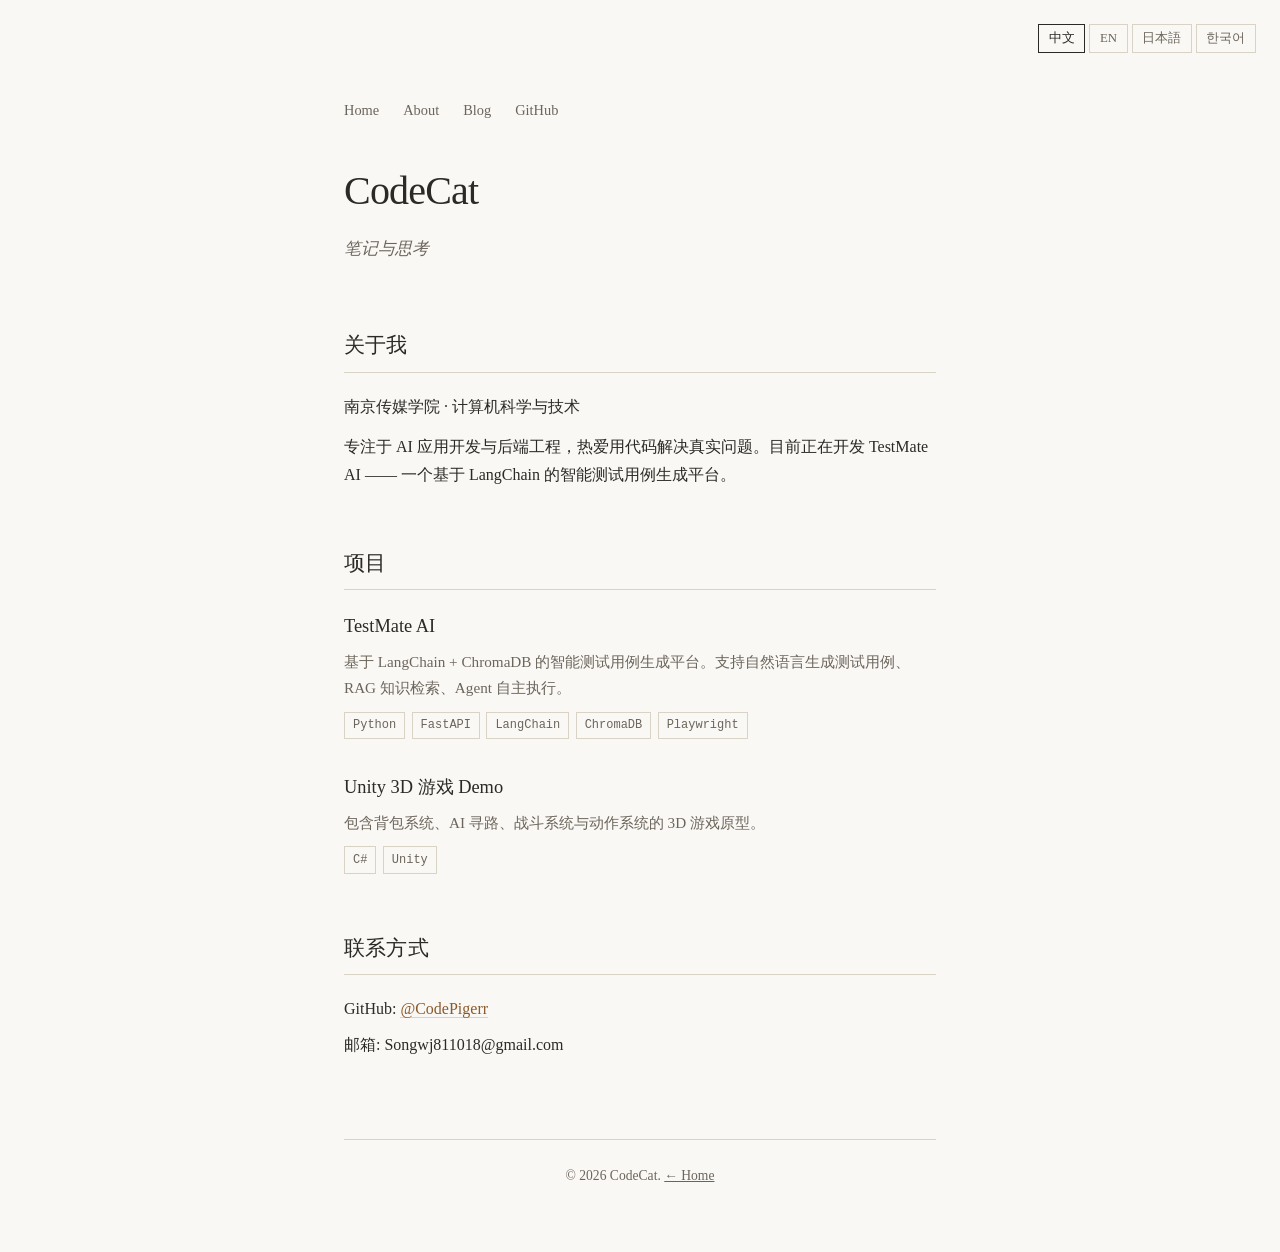
==== about.html @ 8461e52b "Split About page from Home, update blog title to match user edits" ====
<!DOCTYPE html>
<html lang="zh-CN">
<head>
    <meta charset="UTF-8">
    <meta name="viewport" content="width=device-width, initial-scale=1.0">
    <title>About — CodeCat</title>
    <link rel="stylesheet" href="styles.css">
</head>
<body>
    <nav class="lang-switch">
        <button data-lang="zh" class="active">中文</button>
        <button data-lang="en">EN</button>
        <button data-lang="jp">日本語</button>
        <button data-lang="kr">한국어</button>
    </nav>

    <main class="container">
        <header class="site-header">
            <nav class="nav-links">
                <a href="index.html">Home</a>
                <a href="about.html">About</a>
                <a href="blog.html">Blog</a>
                <a href="https://github.com/CodePigerr" target="_blank" rel="noopener">GitHub</a>
            </nav>
            <h1 class="name"><a href="index.html" style="color:inherit; text-decoration:none;">CodeCat</a></h1>
            <p class="tagline">笔记与思考</p>
        </header>

        <!-- About -->
        <section class="about">
            <h2 data-i18n="about_title">关于我</h2>
            <p>
                <span data-i18n="about_school">南京传媒学院</span>
                ·
                <span data-i18n="about_major">计算机科学与技术</span>
            </p>
            <p data-i18n="about_desc">
                专注于 AI 应用开发与后端工程，热爱用代码解决真实问题。
                目前正在开发 TestMate AI —— 一个基于 LangChain 的智能测试用例生成平台。
            </p>
        </section>

        <!-- Projects -->
        <section class="projects">
            <h2 data-i18n="projects_title">项目</h2>

            <article class="project">
                <h3>TestMate AI</h3>
                <p class="project-desc" data-i18n="testmate_desc">
                    基于 LangChain + ChromaDB 的智能测试用例生成平台。
                    支持自然语言生成测试用例、RAG 知识检索、Agent 自主执行。
                </p>
                <div class="tags">
                    <span>Python</span>
                    <span>FastAPI</span>
                    <span>LangChain</span>
                    <span>ChromaDB</span>
                    <span>Playwright</span>
                </div>
            </article>

            <article class="project">
                <h3 data-i18n="unity_title">Unity 3D 游戏 Demo</h3>
                <p class="project-desc" data-i18n="unity_desc">
                    包含背包系统、AI 寻路、战斗系统与动作系统的 3D 游戏原型。
                </p>
                <div class="tags">
                    <span>C#</span>
                    <span>Unity</span>
                </div>
            </article>
        </section>

        <!-- Contact -->
        <section class="contact">
            <h2 data-i18n="contact_title">联系方式</h2>
            <ul>
                <li>GitHub: <a href="https://github.com/CodePigerr" target="_blank" rel="noopener">@CodePigerr</a></li>
                <li data-i18n="contact_email">邮箱: Songwj811018@gmail.com</li>
            </ul>
        </section>

        <footer class="site-footer">
            <p>© 2026 CodeCat. <a href="index.html" style="color:var(--text-muted);">← Home</a></p>
        </footer>
    </main>

    <script src="script.js"></script>
</body>
</html>
---- styles.css ----
/* Reset & Base */
* {
    margin: 0;
    padding: 0;
    box-sizing: border-box;
}

:root {
    /* Paper color palette — no gradients, no glass */
    --bg: #faf8f5;          /* warm paper */
    --bg-alt: #f3efe7;      /* slightly darker paper */
    --text: #2c2a26;        /* dark charcoal */
    --text-muted: #6b655b;  /* muted brown-gray */
    --accent: #8b5a2b;      /* warm brown for links */
    --border: #d9d3c5;      /* subtle border */
}

html {
    font-size: 16px;
}

body {
    font-family: Georgia, 'Noto Serif SC', 'Songti SC', 'SimSun', serif;
    background-color: var(--bg);
    color: var(--text);
    line-height: 1.75;
    -webkit-font-smoothing: antialiased;
}

/* Language Switcher */
.lang-switch {
    position: fixed;
    top: 1.5rem;
    right: 1.5rem;
    display: flex;
    gap: 0.25rem;
    z-index: 100;
}

.lang-switch button {
    font-family: Georgia, serif;
    font-size: 0.8rem;
    padding: 0.3rem 0.6rem;
    background: transparent;
    border: 1px solid var(--border);
    color: var(--text-muted);
    cursor: pointer;
    transition: color 0.2s, border-color 0.2s;
}

.lang-switch button:hover {
    color: var(--text);
    border-color: var(--text-muted);
}

.lang-switch button.active {
    color: var(--text);
    border-color: var(--text);
}

/* Layout */
.container {
    max-width: 640px;
    margin: 0 auto;
    padding: 6rem 1.5rem 4rem;
}

/* Header */
.site-header {
    margin-bottom: 4rem;
}

.nav-links {
    margin-bottom: 2rem;
}

.nav-links a {
    font-size: 0.9rem;
    color: var(--text-muted);
    text-decoration: none;
    margin-right: 1.25rem;
    border-bottom: 1px solid transparent;
    transition: color 0.2s, border-color 0.2s;
}

.nav-links a:hover {
    color: var(--text);
    border-bottom-color: var(--border);
}

.name {
    font-size: 2.5rem;
    font-weight: normal;
    letter-spacing: -0.02em;
    margin-bottom: 0.5rem;
}

.tagline {
    color: var(--text-muted);
    font-size: 1.05rem;
    font-style: italic;
}

/* Sections */
section {
    margin-bottom: 3.5rem;
}

section h2 {
    font-size: 1.3rem;
    font-weight: normal;
    border-bottom: 1px solid var(--border);
    padding-bottom: 0.5rem;
    margin-bottom: 1.25rem;
    letter-spacing: 0.01em;
}

section p {
    margin-bottom: 0.75rem;
    color: var(--text);
}

/* Projects */
.project {
    margin-bottom: 2rem;
}

.project h3 {
    font-size: 1.15rem;
    font-weight: normal;
    margin-bottom: 0.4rem;
}

.project-desc {
    color: var(--text-muted);
    font-size: 0.95rem;
    margin-bottom: 0.6rem;
}

.tags {
    display: flex;
    flex-wrap: wrap;
    gap: 0.4rem;
}

.tags span {
    font-size: 0.75rem;
    font-family: 'Courier New', monospace;
    color: var(--text-muted);
    border: 1px solid var(--border);
    padding: 0.15rem 0.5rem;
}

/* Blog */
.coming-soon {
    color: var(--text-muted);
    font-style: italic;
}

.post-list {
    display: flex;
    flex-direction: column;
    gap: 2.5rem;
}

.post-item h3 {
    font-size: 1.1rem;
    font-weight: normal;
    margin-bottom: 0.3rem;
}

.post-item h3 a {
    color: var(--text);
    text-decoration: none;
    transition: color 0.2s;
}

.post-item h3 a:hover {
    color: var(--accent);
}

.post-date {
    font-size: 0.8rem;
    color: var(--text-muted);
    margin-bottom: 0.5rem;
}

.post-excerpt {
    color: var(--text-muted);
    font-size: 0.95rem;
    margin-bottom: 0.6rem;
}

/* Contact */
.contact ul {
    list-style: none;
}

.contact li {
    margin-bottom: 0.5rem;
}

.contact a {
    color: var(--accent);
    text-decoration: none;
    border-bottom: 1px solid var(--border);
    transition: border-color 0.2s;
}

.contact a:hover {
    border-bottom-color: var(--accent);
}

/* Footer */
.site-footer {
    margin-top: 5rem;
    padding-top: 1.5rem;
    border-top: 1px solid var(--border);
    text-align: center;
}

.site-footer p {
    font-size: 0.85rem;
    color: var(--text-muted);
}

/* Responsive */
@media (max-width: 600px) {
    .container {
        padding: 5rem 1.25rem 3rem;
    }

    .name {
        font-size: 2rem;
    }

    .lang-switch {
        top: 1rem;
        right: 1rem;
    }

    .lang-switch button {
        font-size: 0.7rem;
        padding: 0.25rem 0.45rem;
    }
}
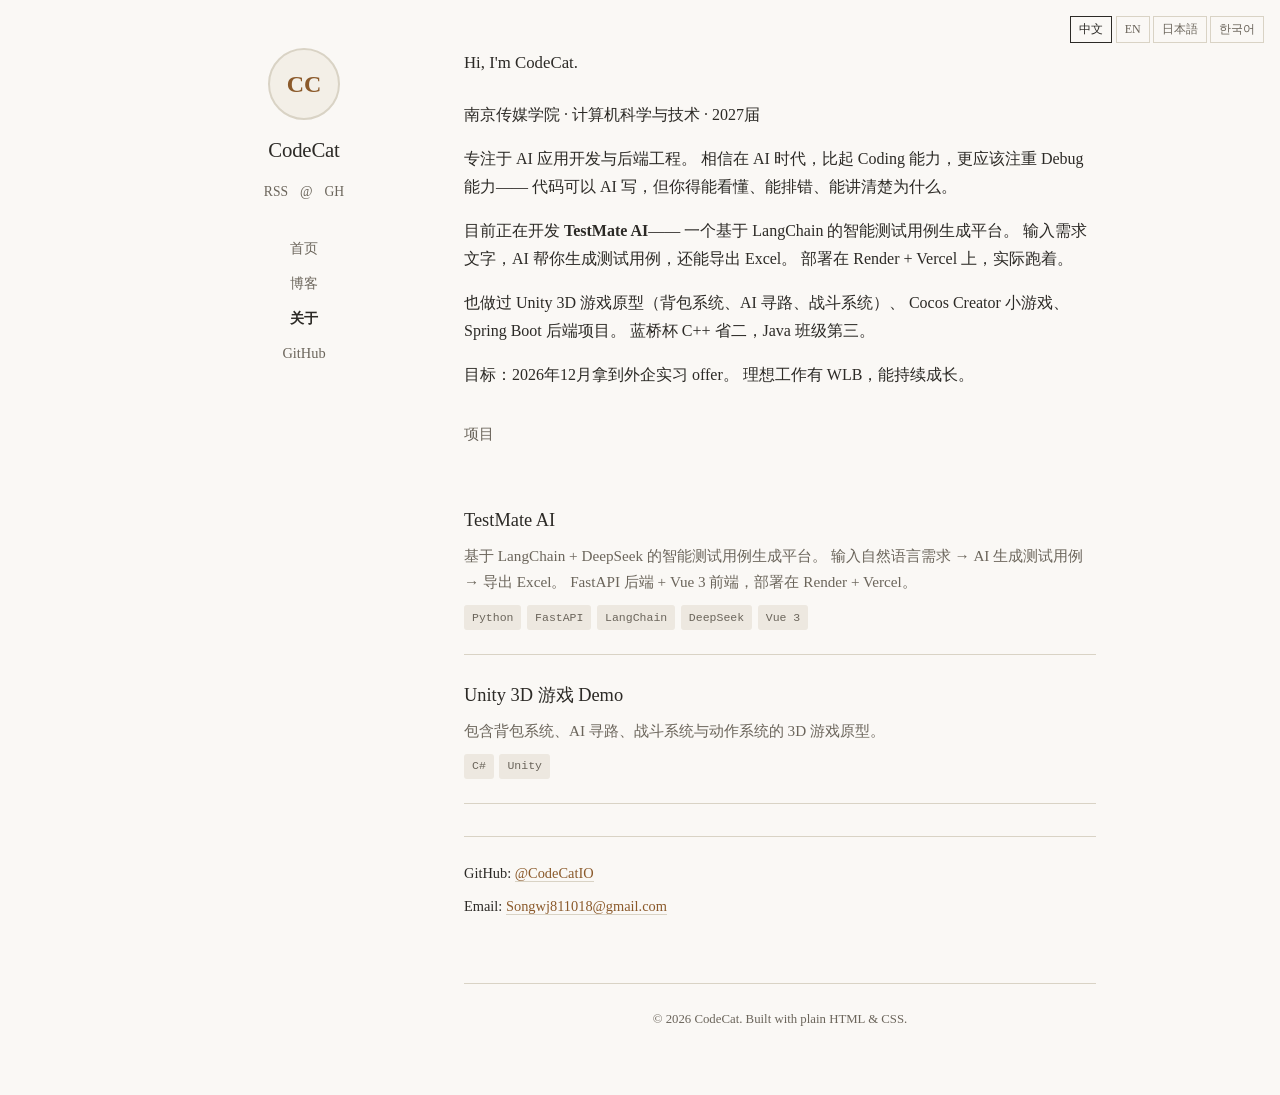
==== commit a7b0ff06: "Redesign: two-column sidebar layout, article cards, fix GitHub link" ====
--- a/about.html
+++ b/about.html
@@ -3,7 +3,15 @@
 <head>
     <meta charset="UTF-8">
     <meta name="viewport" content="width=device-width, initial-scale=1.0">
-    <title>About — CodeCat</title>
+    <title>关于 — CodeCat</title>
+    <meta name="description" content="CodeCat — 南京传媒学院计算机科学与技术，专注AI应用开发与后端工程。">
+    <meta name="keywords" content="CodeCat, 南京传媒学院, 计算机科学与技术, AI开发, 后端工程师">
+    <meta name="author" content="CodeCat">
+    <link rel="canonical" href="https://codecatio.github.io/about.html">
+    <meta property="og:title" content="关于 — CodeCat">
+    <meta property="og:description" content="南京传媒学院计算机科学与技术，专注AI应用开发与后端工程。">
+    <meta property="og:type" content="profile">
+    <meta property="og:url" content="https://codecatio.github.io/about.html">
     <link rel="stylesheet" href="styles.css">
 </head>
 <body>
@@ -14,76 +22,96 @@
         <button data-lang="kr">한국어</button>
     </nav>
 
-    <main class="container">
-        <header class="site-header">
-            <nav class="nav-links">
-                <a href="index.html">Home</a>
-                <a href="about.html">About</a>
-                <a href="blog.html">Blog</a>
-                <a href="https://github.com/CodePigerr" target="_blank" rel="noopener">GitHub</a>
+    <div class="layout">
+        <!-- Sidebar -->
+        <aside class="sidebar">
+            <div class="avatar">CC</div>
+            <div class="site-name"><a href="index.html">CodeCat</a></div>
+            <div class="social">
+                <a href="blog.html" title="RSS">RSS</a>
+                <a href="mailto:Songwj811018@gmail.com" title="Email">@</a>
+                <a href="https://github.com/CodeCatIO" target="_blank" rel="noopener" title="GitHub">GH</a>
+            </div>
+            <nav class="sidebar-nav">
+                <a href="index.html">首页</a>
+                <a href="blog.html">博客</a>
+                <a href="about.html" class="active">关于</a>
+                <a href="https://github.com/CodeCatIO" target="_blank" rel="noopener">GitHub</a>
             </nav>
-            <h1 class="name"><a href="index.html" style="color:inherit; text-decoration:none;">CodeCat</a></h1>
-            <p class="tagline">笔记与思考</p>
-        </header>
+        </aside>
 
-        <!-- About -->
-        <section class="about">
-            <h2 data-i18n="about_title">关于我</h2>
-            <p>
-                <span data-i18n="about_school">南京传媒学院</span>
-                ·
-                <span data-i18n="about_major">计算机科学与技术</span>
-            </p>
-            <p data-i18n="about_desc">
-                专注于 AI 应用开发与后端工程，热爱用代码解决真实问题。
-                目前正在开发 TestMate AI —— 一个基于 LangChain 的智能测试用例生成平台。
-            </p>
-        </section>
+        <!-- Content -->
+        <main class="content">
+            <div class="about-body">
+                <p class="intro">Hi, I'm CodeCat.</p>
+                <p>南京传媒学院 · 计算机科学与技术 · 2027届</p>
+                <p>
+                    专注于 AI 应用开发与后端工程。
+                    相信在 AI 时代，比起 Coding 能力，更应该注重 Debug 能力——
+                    代码可以 AI 写，但你得能看懂、能排错、能讲清楚为什么。
+                </p>
+                <p>
+                    目前正在开发 <strong>TestMate AI</strong>——
+                    一个基于 LangChain 的智能测试用例生成平台。
+                    输入需求文字，AI 帮你生成测试用例，还能导出 Excel。
+                    部署在 Render + Vercel 上，实际跑着。
+                </p>
+                <p>
+                    也做过 Unity 3D 游戏原型（背包系统、AI 寻路、战斗系统）、
+                    Cocos Creator 小游戏、Spring Boot 后端项目。
+                    蓝桥杯 C++ 省二，Java 班级第三。
+                </p>
+                <p>
+                    目标：2026年12月拿到外企实习 offer。
+                    理想工作有 WLB，能持续成长。
+                </p>
+            </div>
 
-        <!-- Projects -->
-        <section class="projects">
-            <h2 data-i18n="projects_title">项目</h2>
+            <!-- Projects -->
+            <div class="content-header" style="margin-top:2rem;">
+                <h2>项目</h2>
+            </div>
 
-            <article class="project">
+            <div class="project-card">
                 <h3>TestMate AI</h3>
-                <p class="project-desc" data-i18n="testmate_desc">
-                    基于 LangChain + ChromaDB 的智能测试用例生成平台。
-                    支持自然语言生成测试用例、RAG 知识检索、Agent 自主执行。
+                <p class="project-desc">
+                    基于 LangChain + DeepSeek 的智能测试用例生成平台。
+                    输入自然语言需求 → AI 生成测试用例 → 导出 Excel。
+                    FastAPI 后端 + Vue 3 前端，部署在 Render + Vercel。
                 </p>
-                <div class="tags">
-                    <span>Python</span>
-                    <span>FastAPI</span>
-                    <span>LangChain</span>
-                    <span>ChromaDB</span>
-                    <span>Playwright</span>
+                <div class="tag-list">
+                    <span class="tag-pill">Python</span>
+                    <span class="tag-pill">FastAPI</span>
+                    <span class="tag-pill">LangChain</span>
+                    <span class="tag-pill">DeepSeek</span>
+                    <span class="tag-pill">Vue 3</span>
                 </div>
-            </article>
+            </div>
 
-            <article class="project">
-                <h3 data-i18n="unity_title">Unity 3D 游戏 Demo</h3>
-                <p class="project-desc" data-i18n="unity_desc">
+            <div class="project-card">
+                <h3>Unity 3D 游戏 Demo</h3>
+                <p class="project-desc">
                     包含背包系统、AI 寻路、战斗系统与动作系统的 3D 游戏原型。
                 </p>
-                <div class="tags">
-                    <span>C#</span>
-                    <span>Unity</span>
+                <div class="tag-list">
+                    <span class="tag-pill">C#</span>
+                    <span class="tag-pill">Unity</span>
                 </div>
-            </article>
-        </section>
+            </div>
 
-        <!-- Contact -->
-        <section class="contact">
-            <h2 data-i18n="contact_title">联系方式</h2>
-            <ul>
-                <li>GitHub: <a href="https://github.com/CodePigerr" target="_blank" rel="noopener">@CodePigerr</a></li>
-                <li data-i18n="contact_email">邮箱: Songwj811018@gmail.com</li>
-            </ul>
-        </section>
+            <!-- Contact -->
+            <div class="about-contact">
+                <ul>
+                    <li>GitHub: <a href="https://github.com/CodeCatIO" target="_blank" rel="noopener">@CodeCatIO</a></li>
+                    <li>Email: <a href="mailto:Songwj811018@gmail.com">Songwj811018@gmail.com</a></li>
+                </ul>
+            </div>
 
-        <footer class="site-footer">
-            <p>© 2026 CodeCat. <a href="index.html" style="color:var(--text-muted);">← Home</a></p>
-        </footer>
-    </main>
+            <footer class="site-footer">
+                <p>© 2026 CodeCat. Built with plain HTML &amp; CSS.</p>
+            </footer>
+        </main>
+    </div>
 
     <script src="script.js"></script>
 </body>
--- a/styles.css
+++ b/styles.css
@@ -6,18 +6,18 @@
 }
 
 :root {
-    /* Paper color palette — no gradients, no glass */
-    --bg: #faf8f5;          /* warm paper */
-    --bg-alt: #f3efe7;      /* slightly darker paper */
-    --text: #2c2a26;        /* dark charcoal */
-    --text-muted: #6b655b;  /* muted brown-gray */
-    --accent: #8b5a2b;      /* warm brown for links */
-    --border: #d9d3c5;      /* subtle border */
-}
-
-html {
-    font-size: 16px;
-}
+    --bg: #faf8f5;
+    --bg-alt: #f3efe7;
+    --text: #2c2a26;
+    --text-muted: #6b655b;
+    --accent: #8b5a2b;
+    --border: #d9d3c5;
+    --sidebar-w: 240px;
+    --tag-bg: #ede8e0;
+    --tag-text: #6b655b;
+}
+
+html { font-size: 16px; }
 
 body {
     font-family: Georgia, 'Noto Serif SC', 'Songti SC', 'SimSun', serif;
@@ -30,17 +30,17 @@
 /* Language Switcher */
 .lang-switch {
     position: fixed;
-    top: 1.5rem;
-    right: 1.5rem;
-    display: flex;
-    gap: 0.25rem;
+    top: 1rem;
+    right: 1rem;
+    display: flex;
+    gap: 0.2rem;
     z-index: 100;
 }
 
 .lang-switch button {
     font-family: Georgia, serif;
-    font-size: 0.8rem;
-    padding: 0.3rem 0.6rem;
+    font-size: 0.75rem;
+    padding: 0.25rem 0.5rem;
     background: transparent;
     border: 1px solid var(--border);
     color: var(--text-muted);
@@ -48,199 +48,417 @@
     transition: color 0.2s, border-color 0.2s;
 }
 
-.lang-switch button:hover {
-    color: var(--text);
-    border-color: var(--text-muted);
-}
-
-.lang-switch button.active {
-    color: var(--text);
-    border-color: var(--text);
-}
-
-/* Layout */
-.container {
-    max-width: 640px;
+.lang-switch button:hover { color: var(--text); border-color: var(--text-muted); }
+.lang-switch button.active { color: var(--text); border-color: var(--text); }
+
+/* Two-column layout */
+.layout {
+    display: flex;
+    max-width: 960px;
     margin: 0 auto;
-    padding: 6rem 1.5rem 4rem;
-}
-
-/* Header */
-.site-header {
-    margin-bottom: 4rem;
-}
-
-.nav-links {
-    margin-bottom: 2rem;
-}
-
-.nav-links a {
-    font-size: 0.9rem;
-    color: var(--text-muted);
-    text-decoration: none;
-    margin-right: 1.25rem;
-    border-bottom: 1px solid transparent;
-    transition: color 0.2s, border-color 0.2s;
-}
-
-.nav-links a:hover {
-    color: var(--text);
-    border-bottom-color: var(--border);
-}
-
-.name {
-    font-size: 2.5rem;
-    font-weight: normal;
-    letter-spacing: -0.02em;
-    margin-bottom: 0.5rem;
-}
-
-.tagline {
-    color: var(--text-muted);
-    font-size: 1.05rem;
-    font-style: italic;
-}
-
-/* Sections */
-section {
-    margin-bottom: 3.5rem;
-}
-
-section h2 {
+    padding: 0 1.5rem;
+    gap: 2.5rem;
+}
+
+/* Left sidebar */
+.sidebar {
+    width: var(--sidebar-w);
+    flex-shrink: 0;
+    padding-top: 3rem;
+    position: sticky;
+    top: 0;
+    height: 100vh;
+    display: flex;
+    flex-direction: column;
+    align-items: center;
+    text-align: center;
+}
+
+.sidebar .avatar {
+    width: 72px;
+    height: 72px;
+    border-radius: 50%;
+    background: var(--bg-alt);
+    border: 2px solid var(--border);
+    display: flex;
+    align-items: center;
+    justify-content: center;
+    font-size: 1.5rem;
+    font-weight: bold;
+    color: var(--accent);
+    margin-bottom: 0.75rem;
+}
+
+.sidebar .site-name {
     font-size: 1.3rem;
     font-weight: normal;
+    letter-spacing: -0.01em;
+    margin-bottom: 0.75rem;
+}
+
+.sidebar .site-name a {
+    color: var(--text);
+    text-decoration: none;
+}
+
+.sidebar .social {
+    display: flex;
+    gap: 0.75rem;
+    margin-bottom: 2rem;
+}
+
+.sidebar .social a {
+    color: var(--text-muted);
+    text-decoration: none;
+    font-size: 0.85rem;
+    transition: color 0.2s;
+}
+
+.sidebar .social a:hover { color: var(--accent); }
+
+.sidebar-nav {
+    display: flex;
+    flex-direction: column;
+    gap: 0.6rem;
+}
+
+.sidebar-nav a {
+    color: var(--text-muted);
+    text-decoration: none;
+    font-size: 0.9rem;
+    transition: color 0.2s;
+}
+
+.sidebar-nav a:hover { color: var(--text); }
+.sidebar-nav a.active { color: var(--text); font-weight: bold; }
+
+/* Right content */
+.content {
+    flex: 1;
+    min-width: 0;
+    padding-top: 3rem;
+    padding-bottom: 4rem;
+}
+
+.content-header {
+    display: flex;
+    align-items: center;
+    gap: 0.5rem;
+    margin-bottom: 2rem;
+    font-size: 0.9rem;
+    color: var(--text-muted);
+}
+
+.content-header h2 {
+    font-size: 0.95rem;
+    font-weight: normal;
+}
+
+/* Article cards */
+.post-card {
+    display: flex;
+    gap: 1.25rem;
+    padding: 1.5rem 0;
     border-bottom: 1px solid var(--border);
-    padding-bottom: 0.5rem;
-    margin-bottom: 1.25rem;
-    letter-spacing: 0.01em;
-}
-
-section p {
-    margin-bottom: 0.75rem;
+}
+
+.post-card:last-child { border-bottom: none; }
+
+.post-thumb {
+    width: 100px;
+    height: 100px;
+    flex-shrink: 0;
+    border-radius: 8px;
+    display: flex;
+    flex-direction: column;
+    align-items: center;
+    justify-content: center;
+    text-align: center;
+    padding: 0.5rem;
+}
+
+.post-thumb.ai-badge {
+    background: #e8dcc8;
+    border: 1px solid #d4c4a8;
+}
+
+.post-thumb.ai-badge .thumb-label {
+    font-size: 0.7rem;
+    font-weight: bold;
+    color: #8b5a2b;
+    line-height: 1.2;
+}
+
+.post-card-body { flex: 1; min-width: 0; }
+
+.post-card-body h3 {
+    font-size: 1.1rem;
+    font-weight: normal;
+    margin-bottom: 0.3rem;
+}
+
+.post-card-body h3 a {
     color: var(--text);
-}
+    text-decoration: none;
+    transition: color 0.2s;
+}
+
+.post-card-body h3 a:hover { color: var(--accent); }
+
+.post-card-meta {
+    font-size: 0.78rem;
+    color: var(--text-muted);
+    margin-bottom: 0.4rem;
+}
+
+.post-card-excerpt {
+    font-size: 0.9rem;
+    color: var(--text-muted);
+    line-height: 1.6;
+    margin-bottom: 0.5rem;
+}
+
+/* Tags */
+.tag-list {
+    display: flex;
+    flex-wrap: wrap;
+    gap: 0.35rem;
+}
+
+.tag-pill {
+    font-size: 0.72rem;
+    font-family: 'Courier New', monospace;
+    color: var(--tag-text);
+    background: var(--tag-bg);
+    padding: 0.15rem 0.5rem;
+    border-radius: 3px;
+    text-decoration: none;
+    transition: background 0.2s;
+}
+
+.tag-pill:hover { background: #e0d8cc; }
+
+/* Tag cloud */
+.tag-cloud {
+    display: flex;
+    flex-wrap: wrap;
+    gap: 0.5rem;
+    margin-bottom: 2rem;
+}
+
+/* About page */
+.about-body p {
+    margin-bottom: 1rem;
+    color: var(--text);
+}
+
+.about-body .intro {
+    font-size: 1.05rem;
+    margin-bottom: 1.5rem;
+}
+
+.about-contact {
+    margin-top: 2rem;
+    padding-top: 1.5rem;
+    border-top: 1px solid var(--border);
+}
+
+.about-contact li {
+    list-style: none;
+    margin-bottom: 0.5rem;
+    font-size: 0.9rem;
+}
+
+.about-contact a {
+    color: var(--accent);
+    text-decoration: none;
+    border-bottom: 1px solid var(--border);
+    transition: border-color 0.2s;
+}
+
+.about-contact a:hover { border-bottom-color: var(--accent); }
 
 /* Projects */
-.project {
-    margin-bottom: 2rem;
-}
-
-.project h3 {
+.project-card {
+    padding: 1.5rem 0;
+    border-bottom: 1px solid var(--border);
+}
+
+.project-card:last-child { border-bottom: none; }
+
+.project-card h3 {
     font-size: 1.15rem;
     font-weight: normal;
     margin-bottom: 0.4rem;
 }
 
-.project-desc {
+.project-card .project-desc {
     color: var(--text-muted);
     font-size: 0.95rem;
     margin-bottom: 0.6rem;
 }
 
-.tags {
-    display: flex;
-    flex-wrap: wrap;
-    gap: 0.4rem;
-}
-
-.tags span {
-    font-size: 0.75rem;
+/* Post detail page */
+.post-detail {
+    max-width: 640px;
+    margin: 0 auto;
+    padding: 3rem 1.5rem 4rem;
+}
+
+.post-detail .post-meta {
+    color: var(--text-muted);
+    font-size: 0.85rem;
+    margin-bottom: 2rem;
+}
+
+.post-detail .post-body h3 {
+    font-size: 1.2rem;
+    font-weight: normal;
+    margin-top: 2rem;
+    margin-bottom: 0.75rem;
+}
+
+.post-detail .post-body p {
+    margin-bottom: 1rem;
+}
+
+.post-detail .post-body pre {
+    background: var(--bg-alt);
+    padding: 1rem 1.25rem;
+    border-radius: 4px;
+    overflow-x: auto;
+    margin: 1rem 0;
+    font-size: 0.85rem;
+    line-height: 1.5;
+}
+
+.post-detail .post-body code {
     font-family: 'Courier New', monospace;
-    color: var(--text-muted);
+    font-size: 0.88rem;
+    color: var(--accent);
+}
+
+.post-detail .post-body table {
+    width: 100%;
+    border-collapse: collapse;
+    margin: 1rem 0;
+}
+
+.post-detail .post-body th,
+.post-detail .post-body td {
     border: 1px solid var(--border);
-    padding: 0.15rem 0.5rem;
-}
-
-/* Blog */
-.coming-soon {
-    color: var(--text-muted);
-    font-style: italic;
-}
-
-.post-list {
-    display: flex;
-    flex-direction: column;
-    gap: 2.5rem;
-}
-
-.post-item h3 {
-    font-size: 1.1rem;
-    font-weight: normal;
-    margin-bottom: 0.3rem;
-}
-
-.post-item h3 a {
-    color: var(--text);
-    text-decoration: none;
+    padding: 0.5rem 0.75rem;
+    text-align: left;
+    font-size: 0.9rem;
+}
+
+.post-detail .post-body th {
+    background: var(--bg-alt);
+}
+
+.back-link {
+    display: inline-block;
+    margin-top: 2rem;
+    color: var(--text-muted);
+    text-decoration: none;
+    font-size: 0.9rem;
     transition: color 0.2s;
 }
 
-.post-item h3 a:hover {
-    color: var(--accent);
-}
-
-.post-date {
-    font-size: 0.8rem;
-    color: var(--text-muted);
-    margin-bottom: 0.5rem;
-}
-
-.post-excerpt {
-    color: var(--text-muted);
-    font-size: 0.95rem;
-    margin-bottom: 0.6rem;
-}
-
-/* Contact */
-.contact ul {
-    list-style: none;
-}
-
-.contact li {
-    margin-bottom: 0.5rem;
-}
-
-.contact a {
-    color: var(--accent);
-    text-decoration: none;
-    border-bottom: 1px solid var(--border);
-    transition: border-color 0.2s;
-}
-
-.contact a:hover {
-    border-bottom-color: var(--accent);
-}
+.back-link:hover { color: var(--accent); }
 
 /* Footer */
 .site-footer {
-    margin-top: 5rem;
+    margin-top: 4rem;
     padding-top: 1.5rem;
     border-top: 1px solid var(--border);
     text-align: center;
 }
 
 .site-footer p {
+    font-size: 0.8rem;
+    color: var(--text-muted);
+}
+
+/* Post detail nav (simple top nav) */
+.detail-nav {
+    max-width: 640px;
+    margin: 0 auto;
+    padding: 1.5rem 1.5rem 0;
+    display: flex;
+    gap: 1.25rem;
+}
+
+.detail-nav a {
     font-size: 0.85rem;
     color: var(--text-muted);
-}
+    text-decoration: none;
+    transition: color 0.2s;
+}
+
+.detail-nav a:hover { color: var(--text); }
 
 /* Responsive */
-@media (max-width: 600px) {
-    .container {
-        padding: 5rem 1.25rem 3rem;
-    }
-
-    .name {
-        font-size: 2rem;
+@media (max-width: 768px) {
+    .layout {
+        flex-direction: column;
+        padding: 0 1.25rem;
+        gap: 0;
+    }
+
+    .sidebar {
+        width: 100%;
+        height: auto;
+        position: static;
+        padding-top: 2rem;
+        flex-direction: row;
+        flex-wrap: wrap;
+        justify-content: center;
+        gap: 1rem;
+    }
+
+    .sidebar .avatar {
+        width: 48px;
+        height: 48px;
+        font-size: 1.1rem;
+        margin-bottom: 0;
+    }
+
+    .sidebar .site-name {
+        font-size: 1.1rem;
+        margin-bottom: 0;
+    }
+
+    .sidebar .social { margin-bottom: 0; }
+
+    .sidebar-nav {
+        flex-direction: row;
+        flex-wrap: wrap;
+        justify-content: center;
+        gap: 1rem;
+        margin-bottom: 1rem;
+    }
+
+    .content { padding-top: 1rem; }
+
+    .post-card {
+        flex-direction: column;
+        gap: 0.75rem;
+    }
+
+    .post-thumb {
+        width: 100%;
+        height: 60px;
+        flex-direction: row;
     }
 
     .lang-switch {
-        top: 1rem;
-        right: 1rem;
+        top: 0.5rem;
+        right: 0.5rem;
     }
 
     .lang-switch button {
-        font-size: 0.7rem;
-        padding: 0.25rem 0.45rem;
-    }
-}
+        font-size: 0.65rem;
+        padding: 0.2rem 0.4rem;
+    }
+}
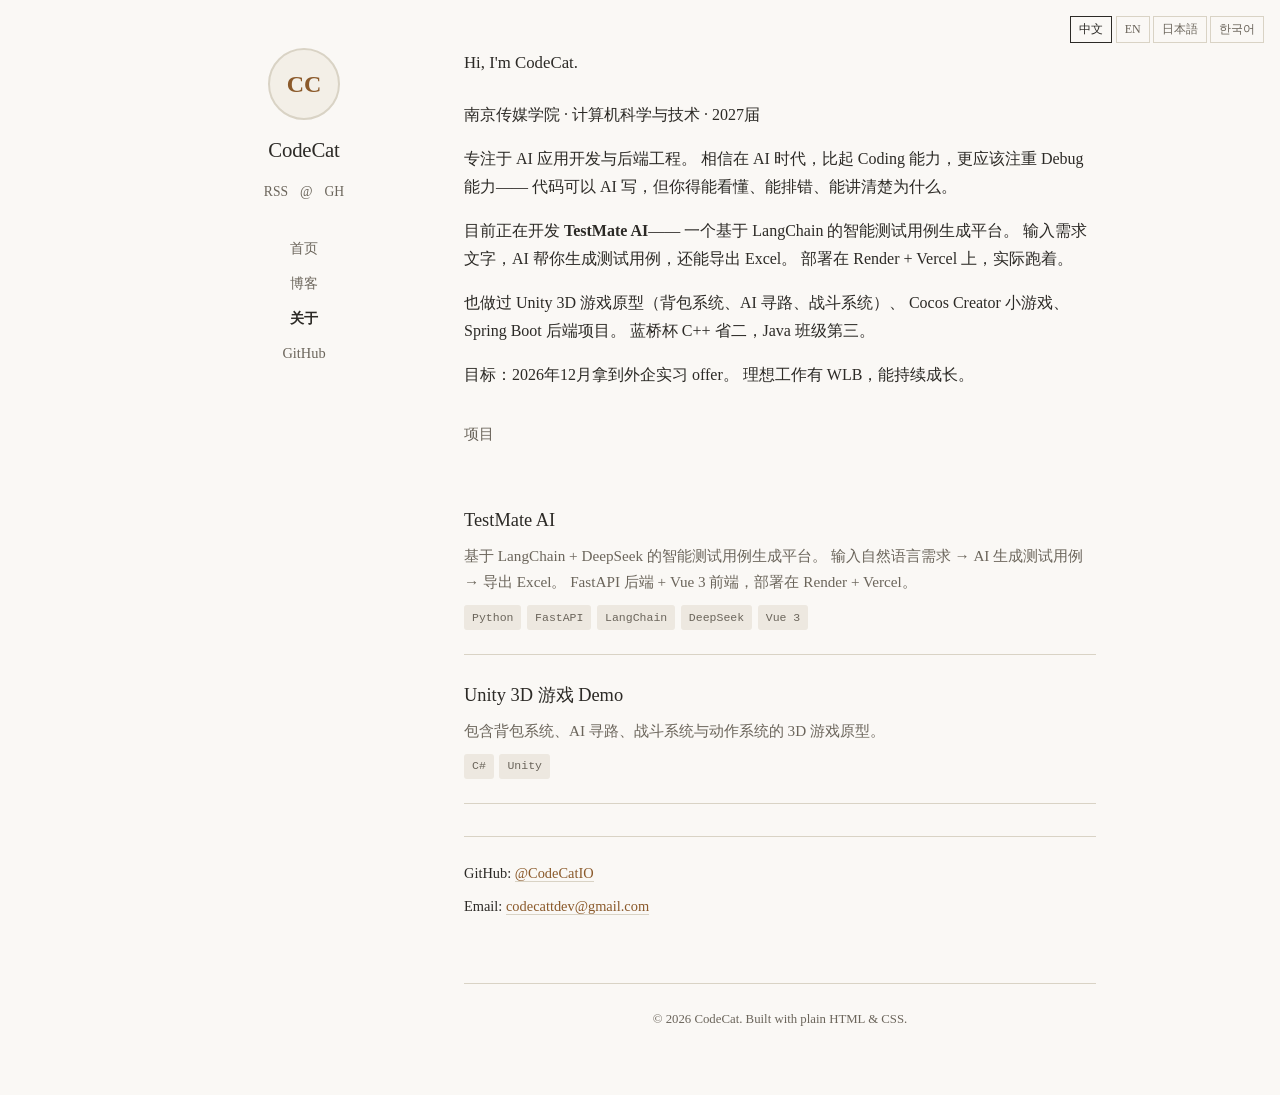
==== commit c828621b: "Fix email to codecattdev@gmail.com" ====
--- a/about.html
+++ b/about.html
@@ -29,7 +29,7 @@
             <div class="site-name"><a href="index.html">CodeCat</a></div>
             <div class="social">
                 <a href="blog.html" title="RSS">RSS</a>
-                <a href="mailto:Songwj811018@gmail.com" title="Email">@</a>
+                <a href="mailto:codecattdev@gmail.com" title="Email">@</a>
                 <a href="https://github.com/CodeCatIO" target="_blank" rel="noopener" title="GitHub">GH</a>
             </div>
             <nav class="sidebar-nav">
@@ -103,7 +103,7 @@
             <div class="about-contact">
                 <ul>
                     <li>GitHub: <a href="https://github.com/CodeCatIO" target="_blank" rel="noopener">@CodeCatIO</a></li>
-                    <li>Email: <a href="mailto:Songwj811018@gmail.com">Songwj811018@gmail.com</a></li>
+                    <li>Email: <a href="mailto:codecattdev@gmail.com">codecattdev@gmail.com</a></li>
                 </ul>
             </div>
 
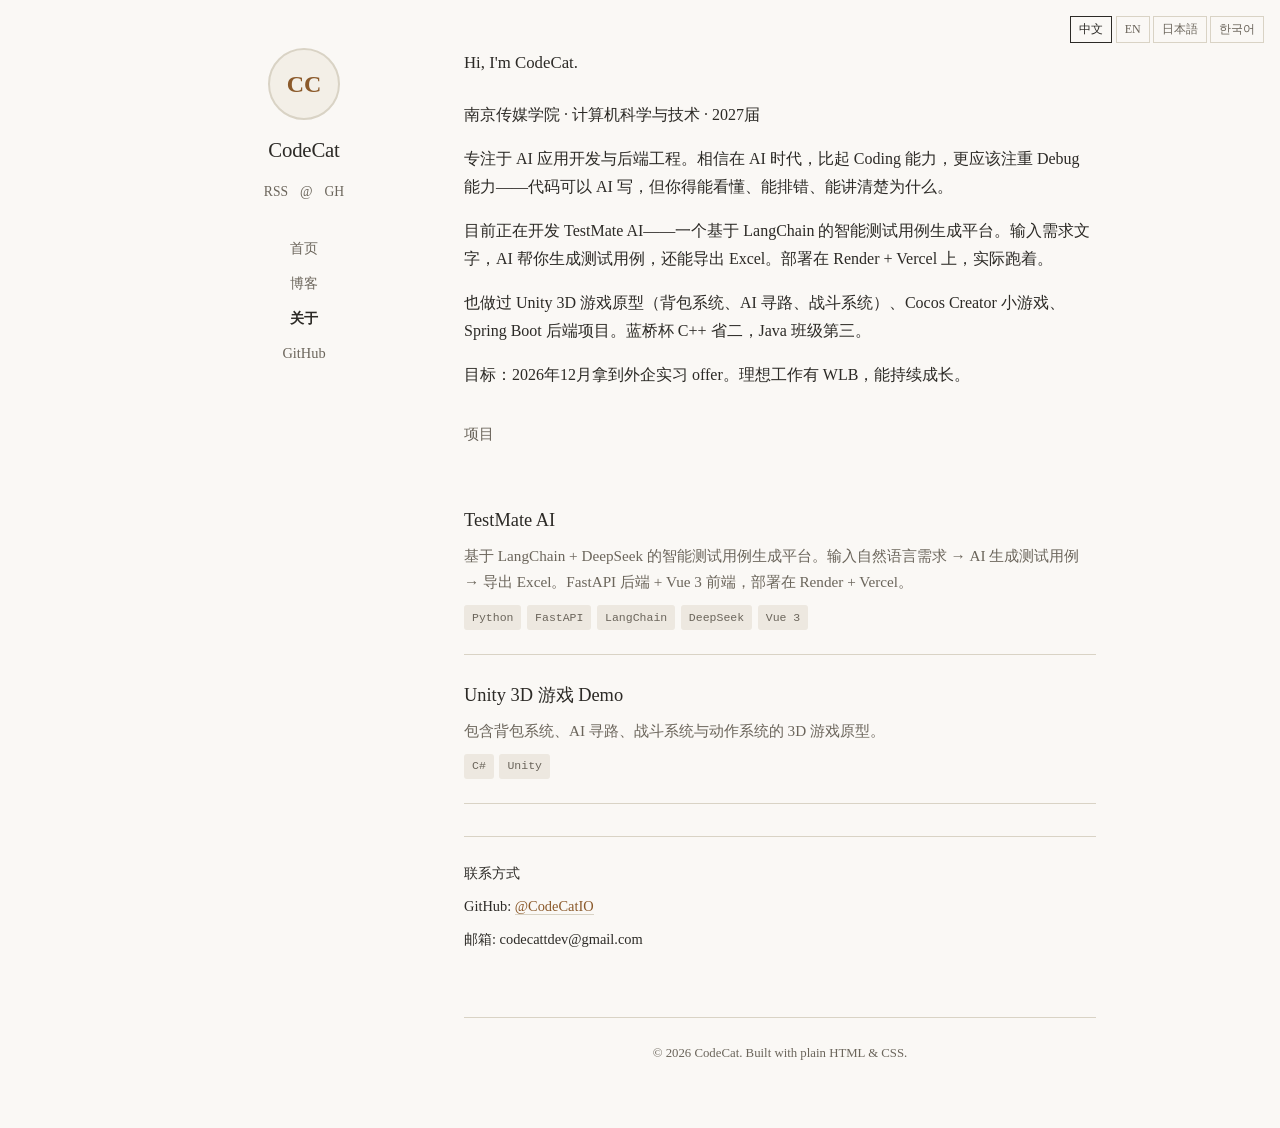
==== commit ae5e712f: "Fix language switcher: add data-i18n attributes to all pages" ====
--- a/about.html
+++ b/about.html
@@ -33,9 +33,9 @@
                 <a href="https://github.com/CodeCatIO" target="_blank" rel="noopener" title="GitHub">GH</a>
             </div>
             <nav class="sidebar-nav">
-                <a href="index.html">首页</a>
-                <a href="blog.html">博客</a>
-                <a href="about.html" class="active">关于</a>
+                <a href="index.html" data-i18n="nav_home">首页</a>
+                <a href="blog.html" data-i18n="nav_blog">博客</a>
+                <a href="about.html" class="active" data-i18n="nav_about">关于</a>
                 <a href="https://github.com/CodeCatIO" target="_blank" rel="noopener">GitHub</a>
             </nav>
         </aside>
@@ -43,25 +43,25 @@
         <!-- Content -->
         <main class="content">
             <div class="about-body">
-                <p class="intro">Hi, I'm CodeCat.</p>
-                <p>南京传媒学院 · 计算机科学与技术 · 2027届</p>
-                <p>
+                <p class="intro" data-i18n="about_intro">Hi, I'm CodeCat.</p>
+                <p data-i18n="about_school">南京传媒学院 · 计算机科学与技术 · 2027届</p>
+                <p data-i18n="about_desc1">
                     专注于 AI 应用开发与后端工程。
                     相信在 AI 时代，比起 Coding 能力，更应该注重 Debug 能力——
                     代码可以 AI 写，但你得能看懂、能排错、能讲清楚为什么。
                 </p>
-                <p>
-                    目前正在开发 <strong>TestMate AI</strong>——
+                <p data-i18n="about_desc2">
+                    目前正在开发 TestMate AI——
                     一个基于 LangChain 的智能测试用例生成平台。
                     输入需求文字，AI 帮你生成测试用例，还能导出 Excel。
                     部署在 Render + Vercel 上，实际跑着。
                 </p>
-                <p>
+                <p data-i18n="about_desc3">
                     也做过 Unity 3D 游戏原型（背包系统、AI 寻路、战斗系统）、
                     Cocos Creator 小游戏、Spring Boot 后端项目。
                     蓝桥杯 C++ 省二，Java 班级第三。
                 </p>
-                <p>
+                <p data-i18n="about_desc4">
                     目标：2026年12月拿到外企实习 offer。
                     理想工作有 WLB，能持续成长。
                 </p>
@@ -69,12 +69,12 @@
 
             <!-- Projects -->
             <div class="content-header" style="margin-top:2rem;">
-                <h2>项目</h2>
+                <h2 data-i18n="projects">项目</h2>
             </div>
 
             <div class="project-card">
-                <h3>TestMate AI</h3>
-                <p class="project-desc">
+                <h3 data-i18n="project_testmate">TestMate AI</h3>
+                <p class="project-desc" data-i18n="project_testmate_desc">
                     基于 LangChain + DeepSeek 的智能测试用例生成平台。
                     输入自然语言需求 → AI 生成测试用例 → 导出 Excel。
                     FastAPI 后端 + Vue 3 前端，部署在 Render + Vercel。
@@ -89,8 +89,8 @@
             </div>
 
             <div class="project-card">
-                <h3>Unity 3D 游戏 Demo</h3>
-                <p class="project-desc">
+                <h3 data-i18n="project_unity">Unity 3D 游戏 Demo</h3>
+                <p class="project-desc" data-i18n="project_unity_desc">
                     包含背包系统、AI 寻路、战斗系统与动作系统的 3D 游戏原型。
                 </p>
                 <div class="tag-list">
@@ -102,13 +102,14 @@
             <!-- Contact -->
             <div class="about-contact">
                 <ul>
+                    <li data-i18n="contact_title">联系方式</li>
                     <li>GitHub: <a href="https://github.com/CodeCatIO" target="_blank" rel="noopener">@CodeCatIO</a></li>
-                    <li>Email: <a href="mailto:codecattdev@gmail.com">codecattdev@gmail.com</a></li>
+                    <li data-i18n="contact_email">邮箱: codecattdev@gmail.com</li>
                 </ul>
             </div>
 
             <footer class="site-footer">
-                <p>© 2026 CodeCat. Built with plain HTML &amp; CSS.</p>
+                <p data-i18n="footer">© 2026 CodeCat. Built with plain HTML &amp; CSS.</p>
             </footer>
         </main>
     </div>
